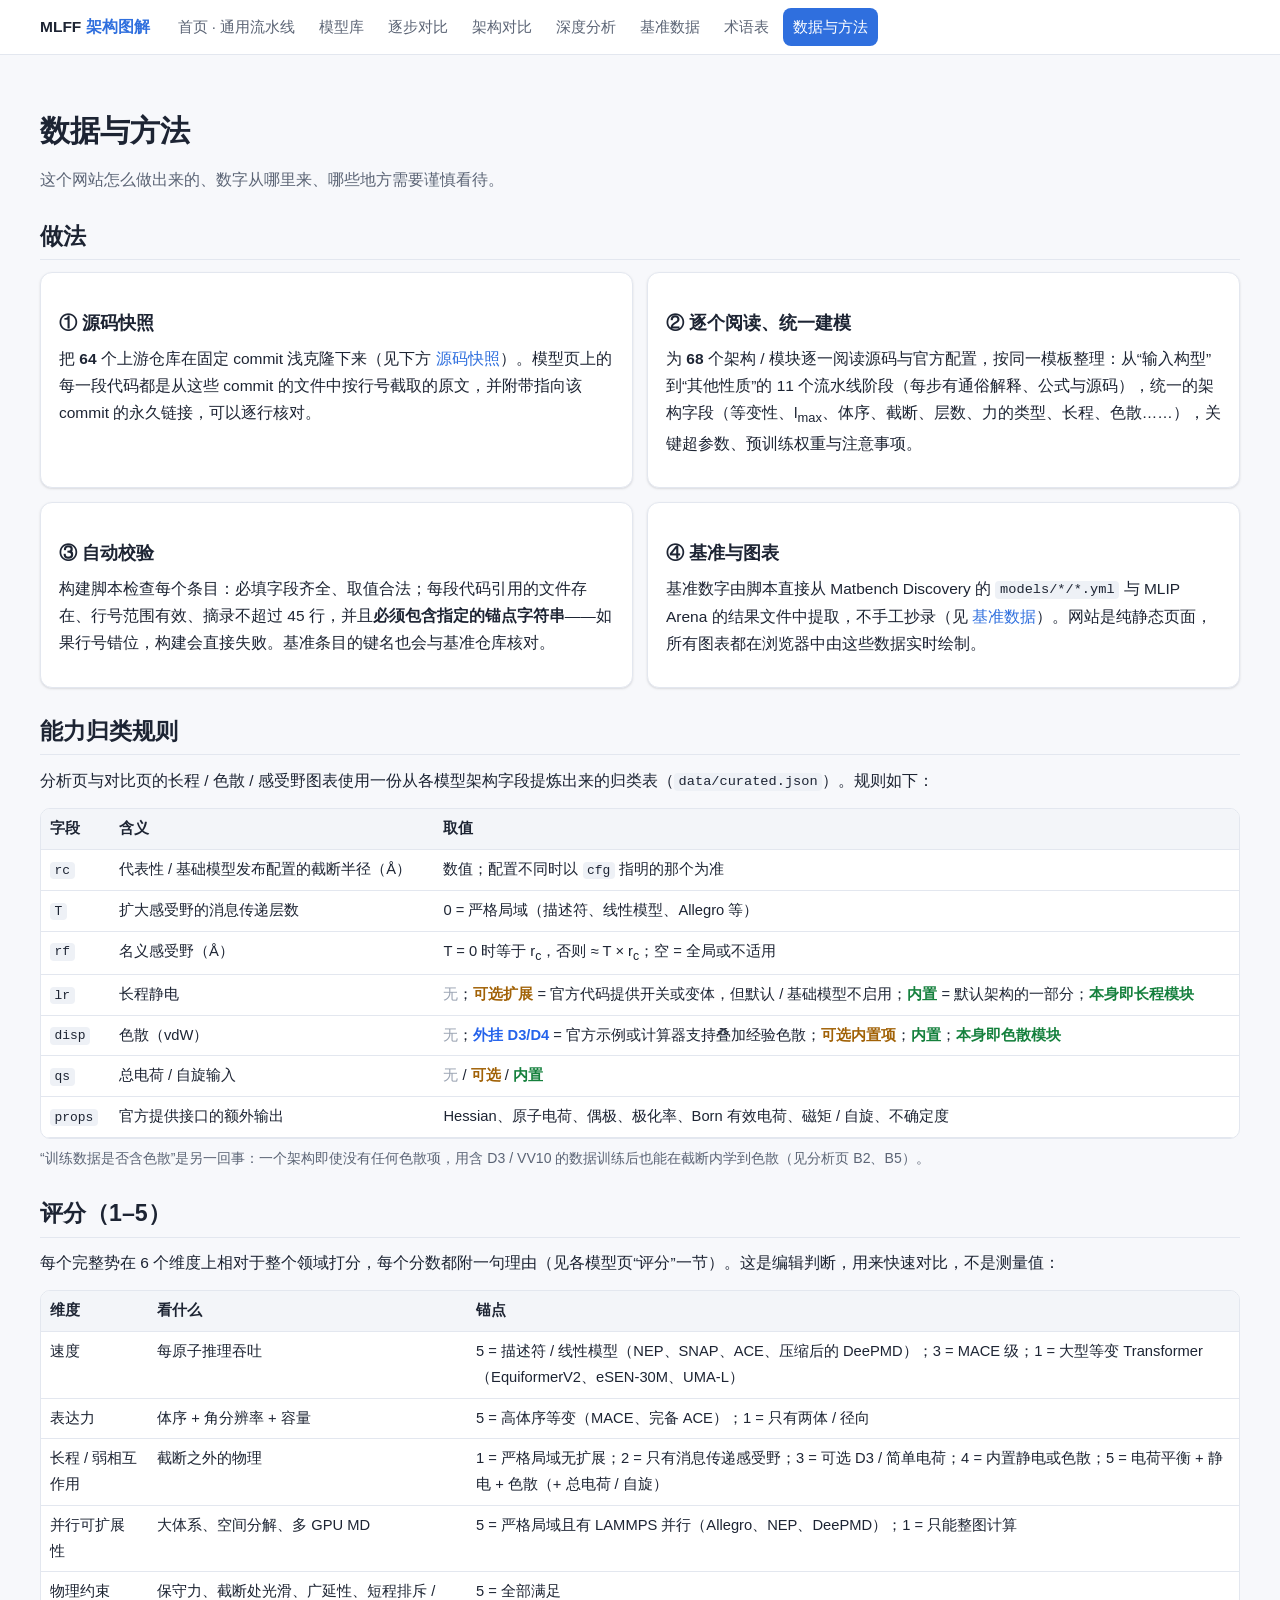
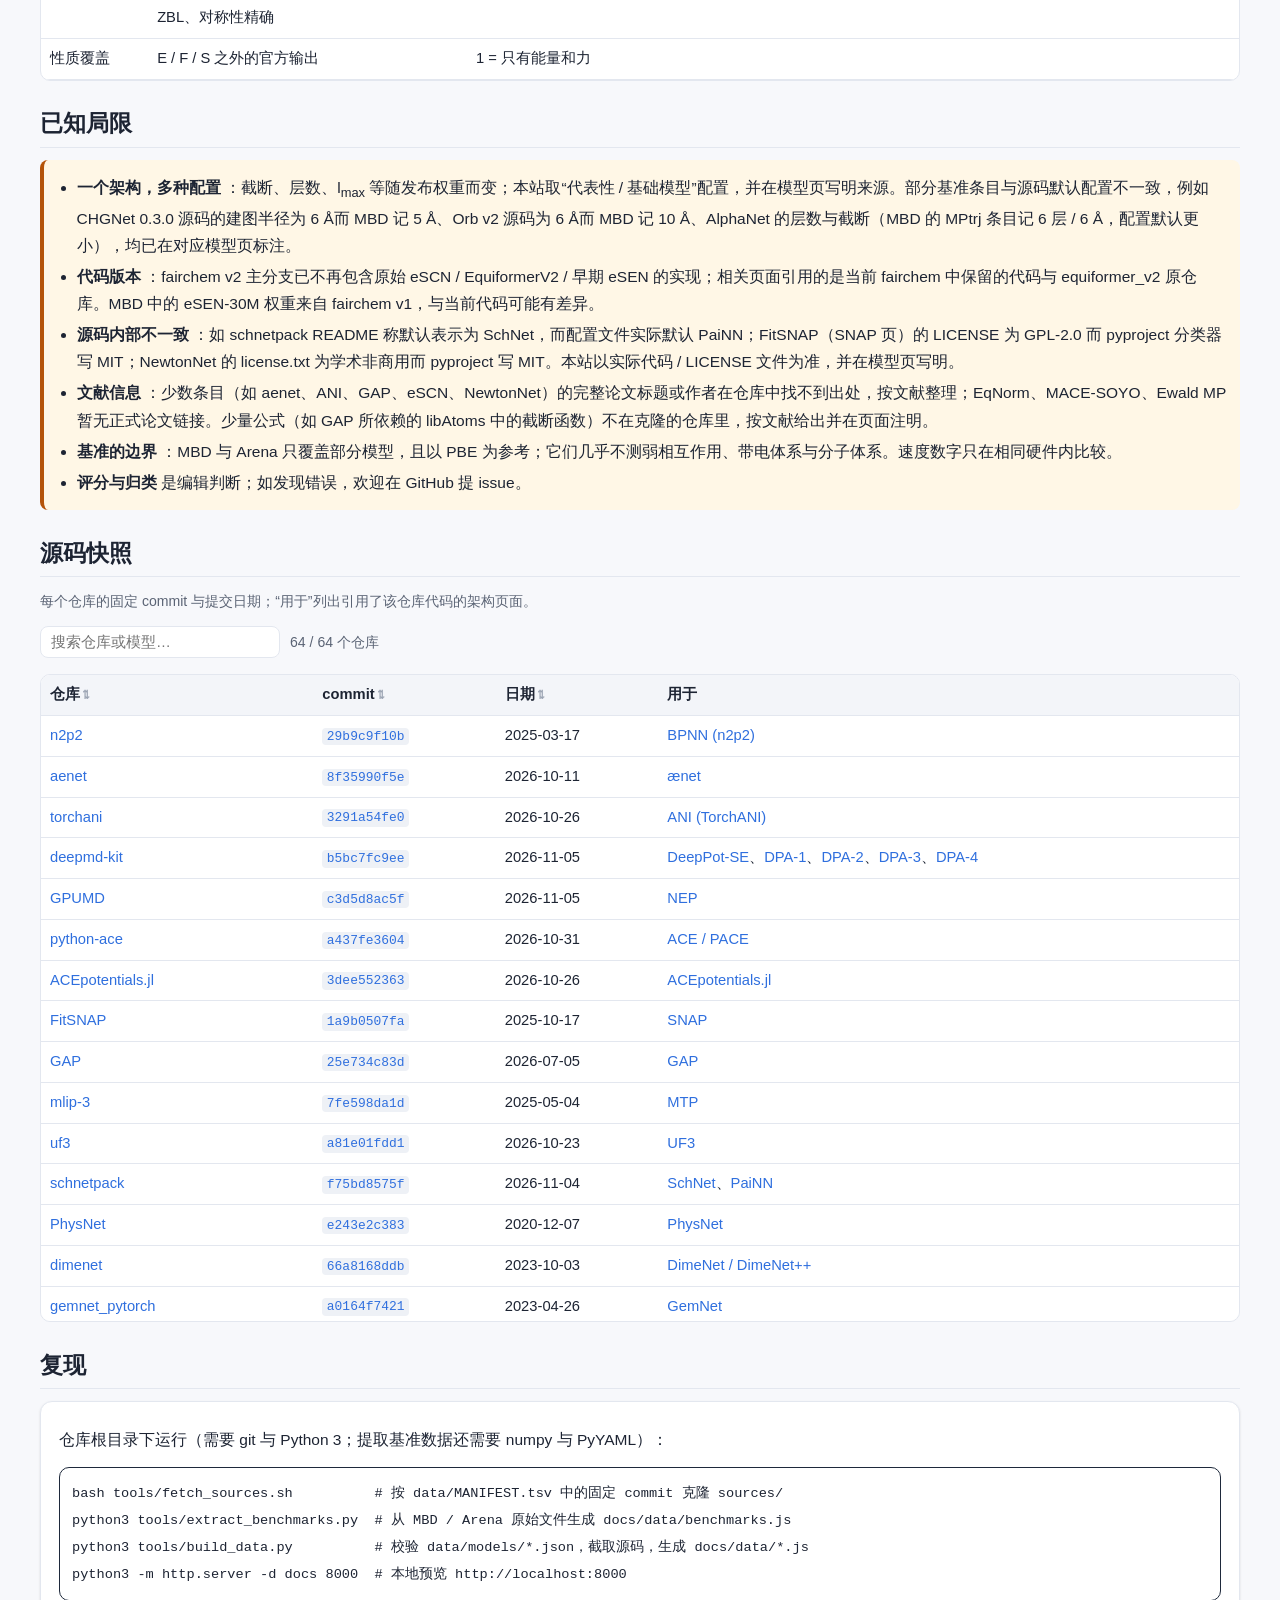
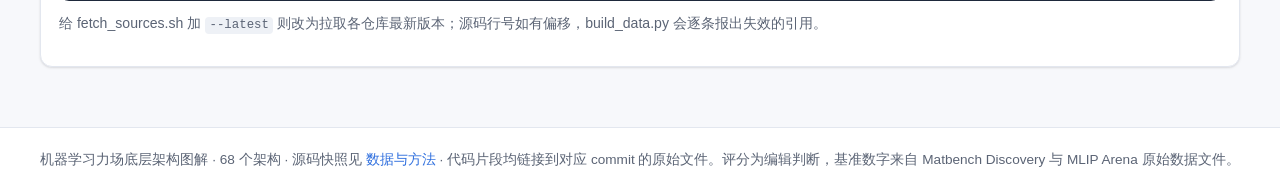
==== docs/about.html @ 2a709d41 "MLFF architecture atlas: 68 architectures, 64 pinned source snapshots, benchmark analysis" ====
<!DOCTYPE html>
<html lang="zh-CN">
<head>
<meta charset="utf-8">
<meta name="viewport" content="width=device-width, initial-scale=1">
<title>数据与方法 · MLFF 架构图解</title>
<link rel="stylesheet" href="assets/style.css">
<script src="data/index.js"></script>
<script src="data/benchmarks.js"></script>
<script src="assets/common.js"></script>
</head>
<body>
<main class="wrap">
<h1>数据与方法</h1>
<p class="muted">这个网站怎么做出来的、数字从哪里来、哪些地方需要谨慎看待。</p>

<h2 id="method">做法</h2>
<div class="grid g2">
  <div class="card"><h3>① 源码快照</h3><p>把 <b id="n-repos"></b> 个上游仓库在固定 commit 浅克隆下来（见下方 <a href="#manifest">源码快照</a>）。模型页上的每一段代码都是从这些 commit 的文件中按行号截取的原文，并附带指向该 commit 的永久链接，可以逐行核对。</p></div>
  <div class="card"><h3>② 逐个阅读、统一建模</h3><p>为 <b id="n-models"></b> 个架构 / 模块逐一阅读源码与官方配置，按同一模板整理：从“输入构型”到“其他性质”的 11 个流水线阶段（每步有通俗解释、公式与源码），统一的架构字段（等变性、l<sub>max</sub>、体序、截断、层数、力的类型、长程、色散……），关键超参数、预训练权重与注意事项。</p></div>
  <div class="card"><h3>③ 自动校验</h3><p>构建脚本检查每个条目：必填字段齐全、取值合法；每段代码引用的文件存在、行号范围有效、摘录不超过 45 行，并且<b>必须包含指定的锚点字符串</b>——如果行号错位，构建会直接失败。基准条目的键名也会与基准仓库核对。</p></div>
  <div class="card"><h3>④ 基准与图表</h3><p>基准数字由脚本直接从 Matbench Discovery 的 <code>models/*/*.yml</code> 与 MLIP Arena 的结果文件中提取，不手工抄录（见 <a href="bench.html">基准数据</a>）。网站是纯静态页面，所有图表都在浏览器中由这些数据实时绘制。</p></div>
</div>

<h2 id="curated">能力归类规则</h2>
<p>分析页与对比页的长程 / 色散 / 感受野图表使用一份从各模型架构字段提炼出来的归类表（<code>data/curated.json</code>）。规则如下：</p>
<div class="table-wrap free"><table>
  <thead><tr><th>字段</th><th>含义</th><th>取值</th></tr></thead>
  <tbody>
    <tr><td><code>rc</code></td><td>代表性 / 基础模型发布配置的截断半径（Å）</td><td>数值；配置不同时以 <code>cfg</code> 指明的那个为准</td></tr>
    <tr><td><code>T</code></td><td>扩大感受野的消息传递层数</td><td>0 = 严格局域（描述符、线性模型、Allegro 等）</td></tr>
    <tr><td><code>rf</code></td><td>名义感受野（Å）</td><td>T = 0 时等于 r<sub>c</sub>，否则 ≈ T × r<sub>c</sub>；空 = 全局或不适用</td></tr>
    <tr><td><code>lr</code></td><td>长程静电</td><td><span class="cell-none">无</span>；<span class="cell-optional">可选扩展</span> = 官方代码提供开关或变体，但默认 / 基础模型不启用；<span class="cell-builtin">内置</span> = 默认架构的一部分；<span class="cell-core">本身即长程模块</span></td></tr>
    <tr><td><code>disp</code></td><td>色散（vdW）</td><td><span class="cell-none">无</span>；<span class="cell-addon">外挂 D3/D4</span> = 官方示例或计算器支持叠加经验色散；<span class="cell-optional">可选内置项</span>；<span class="cell-builtin">内置</span>；<span class="cell-core">本身即色散模块</span></td></tr>
    <tr><td><code>qs</code></td><td>总电荷 / 自旋输入</td><td><span class="cell-none">无</span> / <span class="cell-optional">可选</span> / <span class="cell-builtin">内置</span></td></tr>
    <tr><td><code>props</code></td><td>官方提供接口的额外输出</td><td>Hessian、原子电荷、偶极、极化率、Born 有效电荷、磁矩 / 自旋、不确定度</td></tr>
  </tbody></table></div>
<p class="small muted">“训练数据是否含色散”是另一回事：一个架构即使没有任何色散项，用含 D3 / VV10 的数据训练后也能在截断内学到色散（见分析页 B2、B5）。</p>

<h2 id="scores">评分（1–5）</h2>
<p>每个完整势在 6 个维度上相对于整个领域打分，每个分数都附一句理由（见各模型页“评分”一节）。这是编辑判断，用来快速对比，不是测量值：</p>
<div class="table-wrap free"><table>
  <thead><tr><th>维度</th><th>看什么</th><th>锚点</th></tr></thead>
  <tbody>
    <tr><td>速度</td><td>每原子推理吞吐</td><td>5 = 描述符 / 线性模型（NEP、SNAP、ACE、压缩后的 DeePMD）；3 = MACE 级；1 = 大型等变 Transformer（EquiformerV2、eSEN-30M、UMA-L）</td></tr>
    <tr><td>表达力</td><td>体序 + 角分辨率 + 容量</td><td>5 = 高体序等变（MACE、完备 ACE）；1 = 只有两体 / 径向</td></tr>
    <tr><td>长程 / 弱相互作用</td><td>截断之外的物理</td><td>1 = 严格局域无扩展；2 = 只有消息传递感受野；3 = 可选 D3 / 简单电荷；4 = 内置静电或色散；5 = 电荷平衡 + 静电 + 色散（+ 总电荷 / 自旋）</td></tr>
    <tr><td>并行可扩展性</td><td>大体系、空间分解、多 GPU MD</td><td>5 = 严格局域且有 LAMMPS 并行（Allegro、NEP、DeePMD）；1 = 只能整图计算</td></tr>
    <tr><td>物理约束</td><td>保守力、截断处光滑、广延性、短程排斥 / ZBL、对称性精确</td><td>5 = 全部满足</td></tr>
    <tr><td>性质覆盖</td><td>E / F / S 之外的官方输出</td><td>1 = 只有能量和力</td></tr>
  </tbody></table></div>

<h2 id="caveats">已知局限</h2>
<div class="callout warn"><ul class="notes">
  <li><b>一个架构，多种配置</b>：截断、层数、l<sub>max</sub> 等随发布权重而变；本站取“代表性 / 基础模型”配置，并在模型页写明来源。部分基准条目与源码默认配置不一致，例如 CHGNet 0.3.0 源码的建图半径为 6 Å而 MBD 记 5 Å、Orb v2 源码为 6 Å而 MBD 记 10 Å、AlphaNet 的层数与截断（MBD 的 MPtrj 条目记 6 层 / 6 Å，配置默认更小），均已在对应模型页标注。</li>
  <li><b>代码版本</b>：fairchem v2 主分支已不再包含原始 eSCN / EquiformerV2 / 早期 eSEN 的实现；相关页面引用的是当前 fairchem 中保留的代码与 equiformer_v2 原仓库。MBD 中的 eSEN-30M 权重来自 fairchem v1，与当前代码可能有差异。</li>
  <li><b>源码内部不一致</b>：如 schnetpack README 称默认表示为 SchNet，而配置文件实际默认 PaiNN；FitSNAP（SNAP 页）的 LICENSE 为 GPL-2.0 而 pyproject 分类器写 MIT；NewtonNet 的 license.txt 为学术非商用而 pyproject 写 MIT。本站以实际代码 / LICENSE 文件为准，并在模型页写明。</li>
  <li><b>文献信息</b>：少数条目（如 aenet、ANI、GAP、eSCN、NewtonNet）的完整论文标题或作者在仓库中找不到出处，按文献整理；EqNorm、MACE-SOYO、Ewald MP 暂无正式论文链接。少量公式（如 GAP 所依赖的 libAtoms 中的截断函数）不在克隆的仓库里，按文献给出并在页面注明。</li>
  <li><b>基准的边界</b>：MBD 与 Arena 只覆盖部分模型，且以 PBE 为参考；它们几乎不测弱相互作用、带电体系与分子体系。速度数字只在相同硬件内比较。</li>
  <li><b>评分与归类</b>是编辑判断；如发现错误，欢迎在 GitHub 提 issue。</li>
</ul></div>

<h2 id="manifest">源码快照</h2>
<p class="small muted">每个仓库的固定 commit 与提交日期；“用于”列出引用了该仓库代码的架构页面。</p>
<div class="filters"><input type="search" id="q" placeholder="搜索仓库或模型…"><span class="muted small" id="count"></span></div>
<div class="table-wrap"><table id="tbl-manifest"></table></div>

<h2 id="reproduce">复现</h2>
<div class="card"><p>仓库根目录下运行（需要 git 与 Python 3；提取基准数据还需要 numpy 与 PyYAML）：</p>
<pre class="codebox" style="padding:12px;white-space:pre-wrap"><code>bash tools/fetch_sources.sh          # 按 data/MANIFEST.tsv 中的固定 commit 克隆 sources/
python3 tools/extract_benchmarks.py  # 从 MBD / Arena 原始文件生成 docs/data/benchmarks.js
python3 tools/build_data.py          # 校验 data/models/*.json，截取源码，生成 docs/data/*.js
python3 -m http.server -d docs 8000  # 本地预览 http://localhost:8000</code></pre>
<p class="small muted">给 fetch_sources.sh 加 <code>--latest</code> 则改为拉取各仓库最新版本；源码行号如有偏移，build_data.py 会逐条报出失效的引用。</p></div>
</main>
<script>
mountChrome("about.html");
const D = window.MLFF;
const repoUsers = {};
D.models.forEach((m) => (m.repos || []).forEach((r) => (repoUsers[r] = repoUsers[r] || []).push(m)));
const rows = Object.entries(D.manifest).map(([name, s]) => ({ name, ...s, users: repoUsers[name] || [] }));
document.getElementById("n-repos").textContent = rows.length;
document.getElementById("n-models").textContent = D.models.length;
const treeUrl = (s) => (s.url.includes("gitlab.com") ? `${s.url}/-/tree/${s.commit}` : `${s.url}/tree/${s.commit}`);
const tbl = document.getElementById("tbl-manifest");
function render() {
  const q = document.getElementById("q").value.trim().toLowerCase();
  const rs = rows.filter((r) => !q || [r.name, r.url, ...r.users.map((m) => m.name)].join(" ").toLowerCase().includes(q));
  tbl.innerHTML = `<thead><tr><th class="sortable">仓库</th><th class="sortable">commit</th><th class="sortable">日期</th><th>用于</th></tr></thead><tbody>${
    rs.map((r) => `<tr><td><a href="${esc(r.url)}" target="_blank" rel="noopener">${esc(r.name)}</a></td>
      <td data-v="${esc(r.commit)}"><a href="${esc(treeUrl(r))}" target="_blank" rel="noopener"><code>${esc(r.commit.slice(0, 10))}</code></a></td>
      <td>${esc(r.date)}</td><td>${r.users.map((m) => `<a href="${modelLink(m)}">${esc(m.name)}</a>`).join("、") || '<span class="muted">基准 / 参考</span>'}</td></tr>`).join("")}</tbody>`;
  makeSortable(tbl);
  document.getElementById("count").textContent = `${rs.length} / ${rows.length} 个仓库`;
}
document.getElementById("q").addEventListener("input", render);
render();
</script>
</body>
</html>
---- docs/assets/style.css ----
:root {
  --bg: #f7f8fb;
  --card: #ffffff;
  --ink: #1d2433;
  --muted: #5b6475;
  --line: #e3e7ef;
  --accent: #2f6fde;
  --accent-soft: #e8f0fe;
  --warn: #b45309;
  --warn-soft: #fff7e6;
  --ok: #15803d;
  --bad: #b91c1c;
  --code-bg: #0f172a;
  --radius: 12px;
  --shadow: 0 1px 2px rgba(16, 24, 40, .06), 0 1px 3px rgba(16, 24, 40, .08);
  --f-descriptor-nn: #8b5cf6;
  --f-linear-kernel: #0ea5e9;
  --f-invariant-mpnn: #10b981;
  --f-cartesian-equivariant: #f59e0b;
  --f-spherical-equivariant: #ef4444;
  --f-unconstrained: #64748b;
  --f-long-range-module: #ec4899;
  --f-infrastructure: #334155;
}

* { box-sizing: border-box; }
html { scroll-behavior: smooth; }
body {
  margin: 0;
  font-family: -apple-system, BlinkMacSystemFont, "Segoe UI", "PingFang SC", "Hiragino Sans GB",
    "Microsoft YaHei", "Noto Sans SC", "Noto Sans CJK SC", sans-serif;
  color: var(--ink);
  background: var(--bg);
  line-height: 1.75;
  font-size: 15.5px;
}
a { color: var(--accent); text-decoration: none; }
a:hover { text-decoration: underline; }
h1, h2, h3, h4 { line-height: 1.35; margin: 1.2em 0 .5em; }
h1 { font-size: 1.9rem; }
h2 { font-size: 1.45rem; padding-bottom: .3em; border-bottom: 1px solid var(--line); }
h3 { font-size: 1.15rem; }
p { margin: .5em 0 .9em; }
code, kbd { font-family: "JetBrains Mono", "SFMono-Regular", Consolas, "Liberation Mono", monospace; font-size: .88em; }
:not(pre) > code { background: #eef1f6; padding: .1em .35em; border-radius: 4px; }
small, .muted { color: var(--muted); }
hr { border: 0; border-top: 1px solid var(--line); margin: 2rem 0; }

/* ---------- top bar ---------- */
.topbar {
  position: sticky; top: 0; z-index: 50;
  background: rgba(255, 255, 255, .92); backdrop-filter: saturate(1.5) blur(8px);
  border-bottom: 1px solid var(--line);
}
.topbar .inner { max-width: 1240px; margin: 0 auto; display: flex; align-items: center; gap: 18px; padding: 8px 20px; flex-wrap: wrap; }
.brand { font-weight: 700; color: var(--ink); white-space: nowrap; }
.brand span { color: var(--accent); }
.nav { display: flex; gap: 4px; flex-wrap: wrap; }
.nav a { color: var(--muted); padding: 6px 10px; border-radius: 8px; font-size: .93rem; }
.nav a:hover { background: var(--accent-soft); color: var(--accent); text-decoration: none; }
.nav a.active { background: var(--accent); color: #fff; }

.wrap { max-width: 1240px; margin: 0 auto; padding: 18px 20px 60px; }
.narrow { max-width: 920px; }

/* ---------- hero ---------- */
.hero { background: linear-gradient(135deg, #1e3a8a 0%, #2f6fde 55%, #0ea5e9 100%); color: #fff; }
.hero .inner { max-width: 1240px; margin: 0 auto; padding: 46px 20px 40px; }
.hero h1 { margin: 0 0 .4em; font-size: 2.1rem; }
.hero p { max-width: 900px; opacity: .95; font-size: 1.05rem; }
.hero .stats { display: flex; gap: 14px; flex-wrap: wrap; margin-top: 18px; }
.hero .stat { background: rgba(255, 255, 255, .14); border: 1px solid rgba(255, 255, 255, .25); border-radius: 10px; padding: 8px 14px; }
.hero .stat b { font-size: 1.35rem; display: block; line-height: 1.2; }
.hero a.btn { background: #fff; color: #1e3a8a; }

.btn { display: inline-block; padding: 8px 16px; border-radius: 9px; background: var(--accent); color: #fff; font-weight: 600; border: 0; cursor: pointer; font-size: .95rem; }
.btn:hover { text-decoration: none; filter: brightness(1.06); }
.btn.ghost { background: transparent; color: var(--accent); border: 1px solid var(--accent); }
.btns { display: flex; gap: 10px; flex-wrap: wrap; margin-top: 18px; }

/* ---------- cards / grid ---------- */
.card { background: var(--card); border: 1px solid var(--line); border-radius: var(--radius); box-shadow: var(--shadow); padding: 16px 18px; }
.grid { display: grid; gap: 14px; }
.g2 { grid-template-columns: repeat(auto-fill, minmax(420px, 1fr)); }
.g3 { grid-template-columns: repeat(auto-fill, minmax(300px, 1fr)); }
.g4 { grid-template-columns: repeat(auto-fill, minmax(230px, 1fr)); }
@media (max-width: 520px) { .g2, .g3 { grid-template-columns: 1fr; } }

.callout { border-left: 4px solid var(--accent); background: var(--accent-soft); padding: 10px 14px; border-radius: 8px; margin: 12px 0; }
.callout.warn { border-color: var(--warn); background: var(--warn-soft); }
.callout.ok { border-color: var(--ok); background: #ecfdf3; }
.callout b:first-child { margin-right: .3em; }

/* ---------- badges ---------- */
.badge { display: inline-block; font-size: .78rem; line-height: 1.5; padding: 1px 8px; border-radius: 999px; border: 1px solid var(--line); background: #f1f4f9; color: var(--muted); white-space: nowrap; }
.badge.fam { color: #fff; border: 0; }
.badge.cons { background: #ecfdf3; color: var(--ok); border-color: #bbf7d0; }
.badge.direct { background: #fef2f2; color: var(--bad); border-color: #fecaca; }
.badge.both { background: #fff7e6; color: var(--warn); border-color: #fde68a; }
.badge.local { background: #eef2ff; color: #4338ca; border-color: #c7d2fe; }
.badge.lr { background: #fdf2f8; color: #be185d; border-color: #fbcfe8; }
.tags { display: flex; gap: 6px; flex-wrap: wrap; margin: 6px 0; }

/* ---------- pipeline ---------- */
.pipeline { display: flex; flex-wrap: wrap; gap: 6px; align-items: center; margin: 14px 0; }
.pipeline .node { padding: 6px 12px; border-radius: 999px; background: #fff; border: 1px solid var(--line); font-size: .9rem; color: var(--ink); }
.pipeline .node.on { background: var(--accent); color: #fff; border-color: var(--accent); }
.pipeline .node.off { opacity: .45; }
.pipeline .arrow { color: var(--muted); }
.pipeline a.node:hover { text-decoration: none; border-color: var(--accent); }

.stage-card { position: relative; padding-left: 64px; }
.stage-card .num { position: absolute; left: 16px; top: 16px; width: 34px; height: 34px; border-radius: 50%; background: var(--accent); color: #fff; display: flex; align-items: center; justify-content: center; font-weight: 700; }
.stage-card h3 { margin-top: 0; }
.analogy { background: #fffbea; border: 1px dashed #f5d76e; border-radius: 8px; padding: 8px 12px; margin: 8px 0; font-size: .95rem; }
.analogy::before { content: "通俗比喻："; font-weight: 700; color: #a16207; }

.math { overflow-x: auto; overflow-y: hidden; padding: 6px 0; }
.katex-display { margin: .4em 0 !important; }

/* ---------- model page ---------- */
.model-head h1 { margin: .2em 0; }
.model-head .full { color: var(--muted); font-size: 1.02rem; }
.kv { display: grid; grid-template-columns: 120px 1fr; gap: 4px 12px; font-size: .94rem; }
.kv dt { color: var(--muted); }
.kv dd { margin: 0; }
.step { margin: 16px 0; }
.step .stage-tag { display: inline-block; font-size: .78rem; background: var(--accent-soft); color: var(--accent); padding: 1px 8px; border-radius: 999px; margin-right: 8px; }
.step h3 { margin: .2em 0 .4em; }
.codebox { margin: 10px 0; border: 1px solid #1e293b; border-radius: 10px; overflow: hidden; }
.codebox .bar { display: flex; justify-content: space-between; align-items: center; gap: 10px; background: #1e293b; color: #cbd5e1; font-size: .8rem; padding: 6px 12px; flex-wrap: wrap; }
.codebox .bar a { color: #93c5fd; }
.codebox .cap { background: #f1f5f9; color: #334155; font-size: .85rem; padding: 6px 12px; border-bottom: 1px solid var(--line); }
.codebox pre { margin: 0; max-height: 460px; overflow: auto; background: var(--code-bg); }
.codebox pre code.hljs { padding: 12px 14px; font-size: .82rem; line-height: 1.55; }
details.code > summary { cursor: pointer; color: var(--accent); font-size: .9rem; margin: 6px 0; }

table { border-collapse: collapse; width: 100%; font-size: .92rem; }
th, td { border-bottom: 1px solid var(--line); padding: 7px 9px; text-align: left; vertical-align: top; }
th { background: #f3f5f9; font-weight: 600; position: sticky; top: 0; z-index: 1; }
tr:hover td { background: #fafbfe; }
.table-wrap { overflow: auto; max-height: 72vh; border: 1px solid var(--line); border-radius: 10px; background: #fff; }
.table-wrap.free { max-height: none; }
td.num, th.num { text-align: right; font-variant-numeric: tabular-nums; white-space: nowrap; }
th.sortable { cursor: pointer; user-select: none; }
th.sortable::after { content: " ⇅"; color: #9aa3b2; font-size: .8em; }
td .bar-cell { height: 8px; border-radius: 4px; background: var(--accent); opacity: .65; }
.hl { background: #fff7d6 !important; }

ul.notes { padding-left: 1.2em; margin: .3em 0; }
ul.notes li { margin: .25em 0; }

.score-row { display: grid; grid-template-columns: 110px 120px 1fr; gap: 10px; align-items: start; padding: 6px 0; border-bottom: 1px dashed var(--line); font-size: .93rem; }
.dots { letter-spacing: 2px; color: var(--accent); white-space: nowrap; }
.dots .off { color: #d5dbe6; }

/* ---------- filters ---------- */
.filters { display: flex; flex-wrap: wrap; gap: 10px; align-items: center; margin: 12px 0 16px; }
.filters input[type=search], .filters select { padding: 7px 10px; border: 1px solid var(--line); border-radius: 8px; font-size: .93rem; background: #fff; }
.filters input[type=search] { min-width: 240px; }
.chip { padding: 4px 10px; border: 1px solid var(--line); border-radius: 999px; background: #fff; cursor: pointer; font-size: .85rem; color: var(--muted); }
.chip.on { background: var(--ink); color: #fff; border-color: var(--ink); }

.model-card { display: flex; flex-direction: column; gap: 4px; }
.model-card h3 { margin: 0; font-size: 1.08rem; }
.model-card .one { font-size: .92rem; color: #374151; flex: 1; }
.model-card .meta { font-size: .8rem; color: var(--muted); }
.model-card:hover { border-color: var(--accent); }

.chart-box { position: relative; height: 380px; }
.chart-box.tall { height: 520px; }
.chart-box.short { height: 300px; }

.toc { position: sticky; top: 62px; font-size: .9rem; }
.toc a { display: block; padding: 3px 0; color: var(--muted); }
.toc a:hover { color: var(--accent); }
.layout { display: grid; grid-template-columns: 220px 1fr; gap: 26px; }
@media (max-width: 980px) { .layout { grid-template-columns: 1fr; } .toc { position: static; } }

.legend { display: flex; gap: 10px; flex-wrap: wrap; font-size: .85rem; color: var(--muted); }
.legend i { display: inline-block; width: 11px; height: 11px; border-radius: 3px; margin-right: 4px; vertical-align: -1px; }

.matrix td.c { text-align: center; }
.cell-none { color: #9aa3b2; }
.cell-optional { color: #a16207; font-weight: 600; }
.cell-addon { color: #2563eb; font-weight: 600; }
.cell-builtin, .cell-core { color: var(--ok); font-weight: 700; }

.footer { border-top: 1px solid var(--line); color: var(--muted); font-size: .85rem; padding: 20px; text-align: center; background: #fff; }
.pill-select { display: flex; gap: 6px; flex-wrap: wrap; }
.loading { color: var(--muted); padding: 30px; text-align: center; }
.kpi { font-size: 1.6rem; font-weight: 700; }
.timeline { position: relative; }
.year-row { display: grid; grid-template-columns: 64px 1fr; gap: 10px; padding: 6px 0; border-bottom: 1px dashed var(--line); align-items: start; }
.year-row .y { font-weight: 700; color: var(--accent); }
.year-row .items { display: flex; gap: 6px; flex-wrap: wrap; }
.year-row .items a { font-size: .85rem; padding: 2px 9px; border-radius: 999px; color: #fff; }
.year-row .items a:hover { text-decoration: none; filter: brightness(1.1); }
.formula-card { text-align: center; }
.small { font-size: .88rem; }
.right { text-align: right; }
.nowrap { white-space: nowrap; }
.flex { display: flex; gap: 12px; align-items: center; flex-wrap: wrap; }
.spacer { flex: 1; }
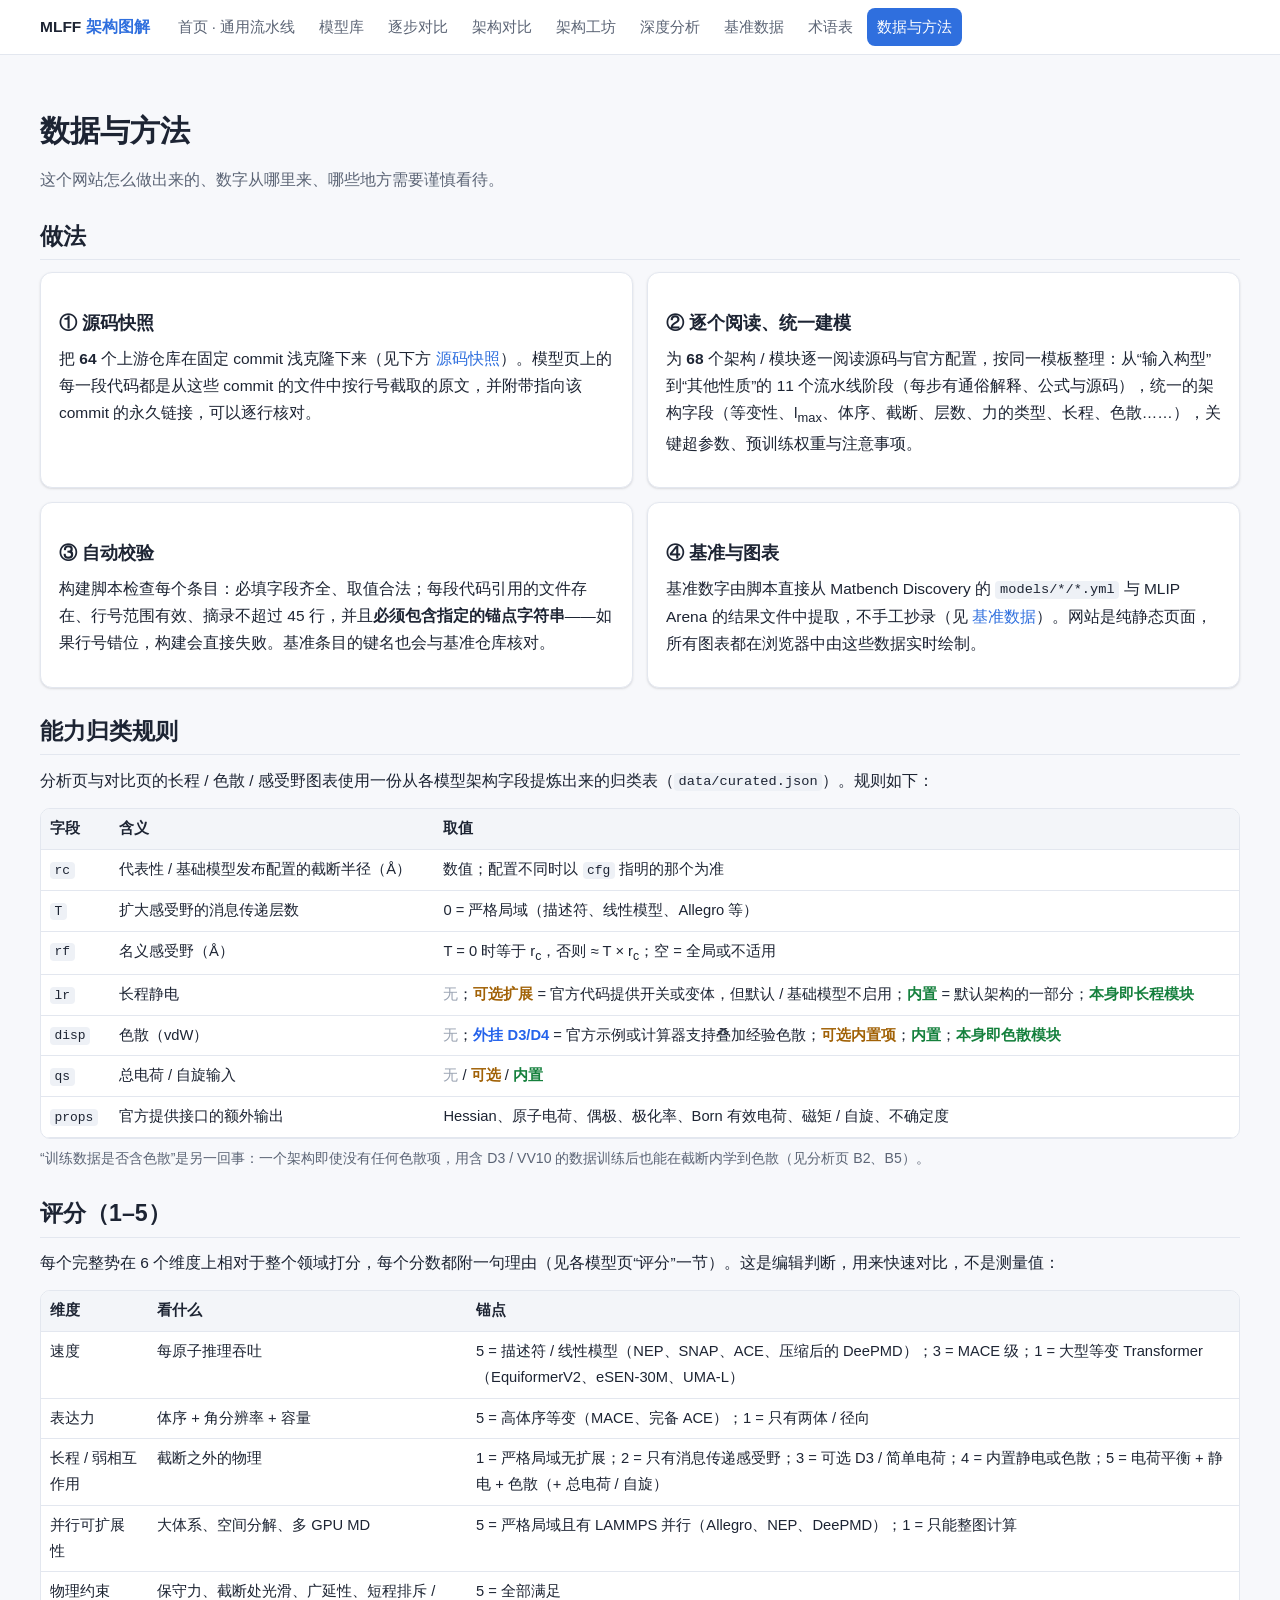
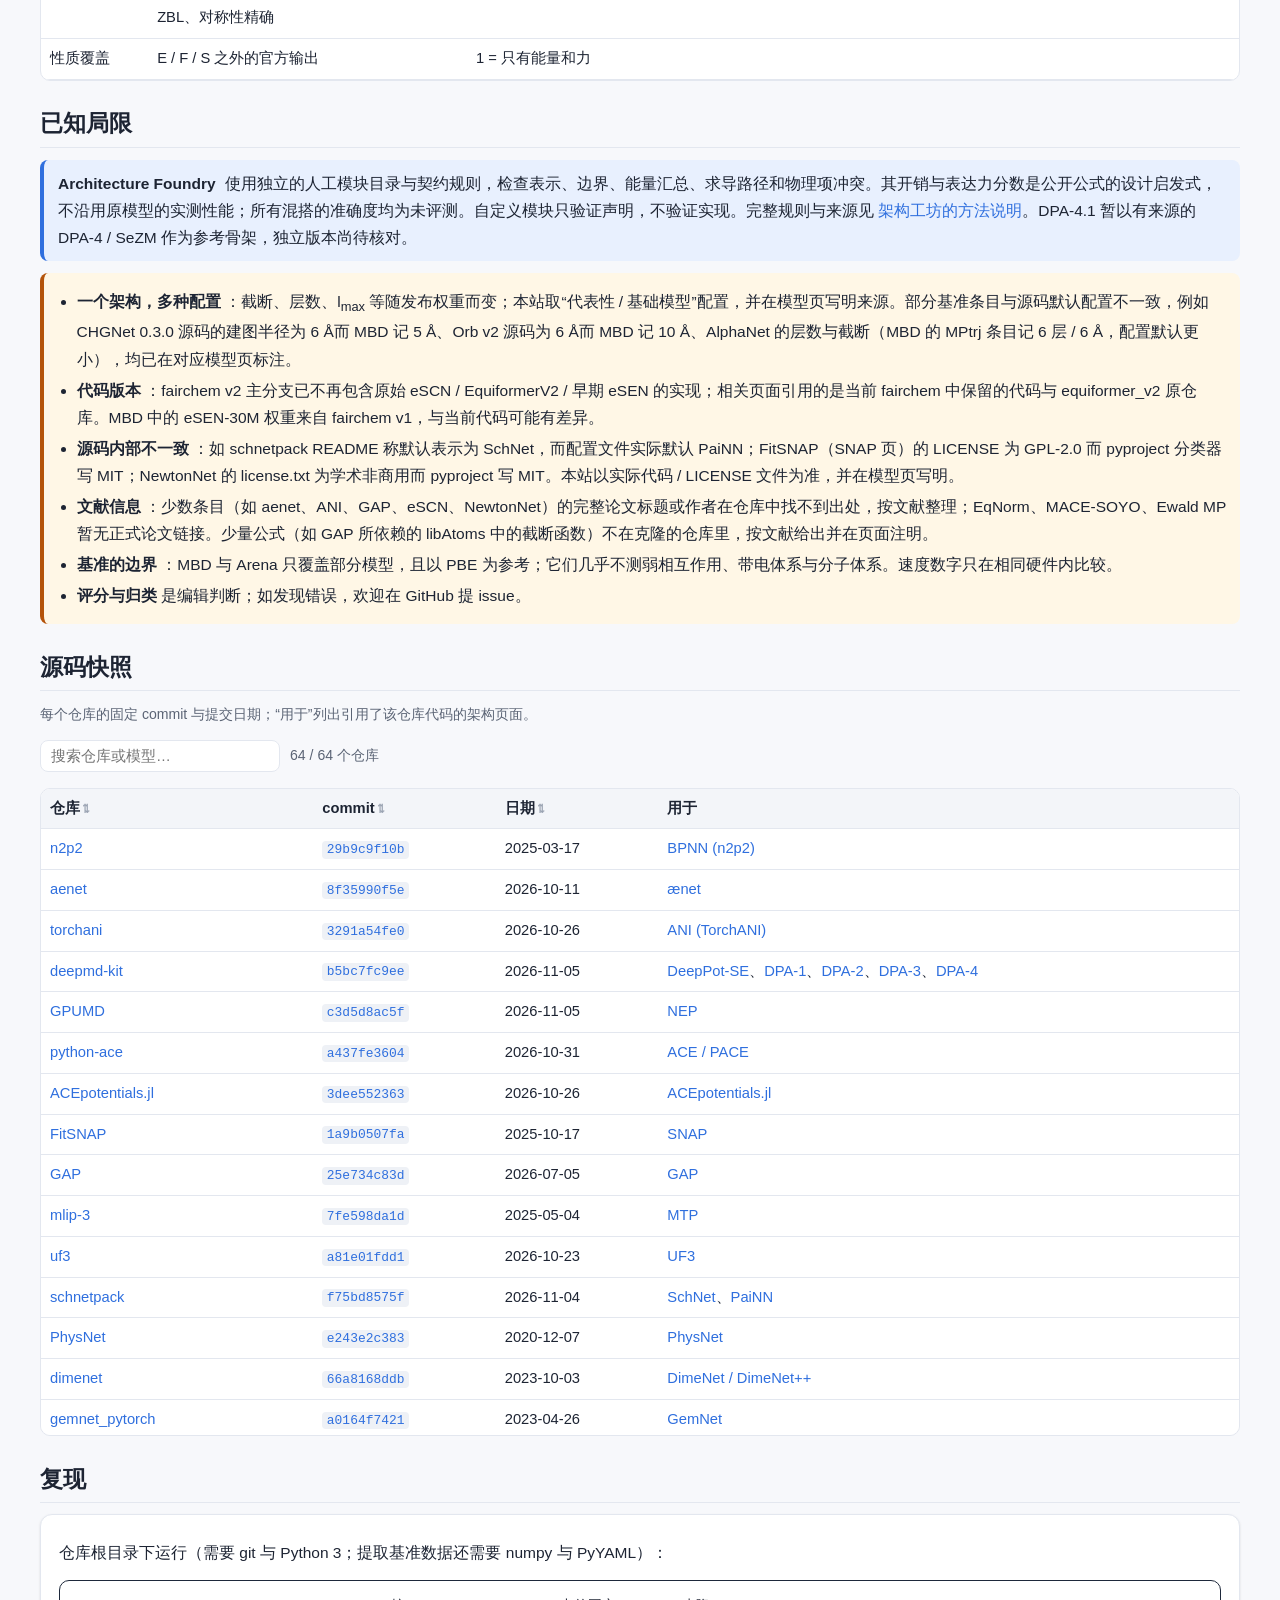
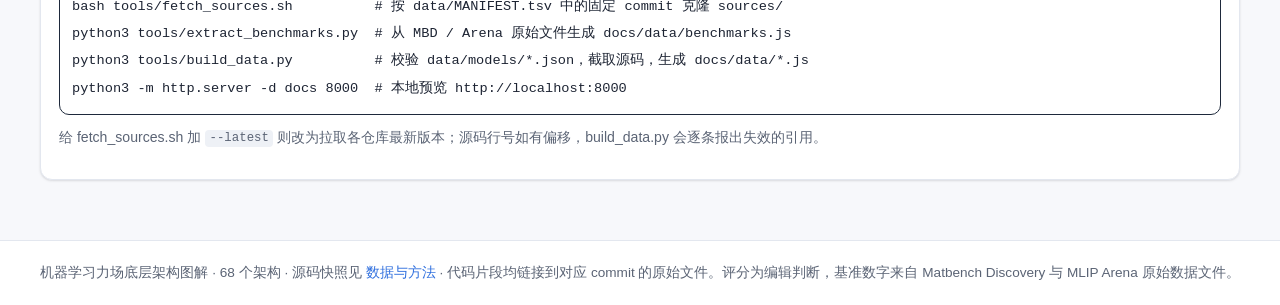
==== commit 2477f29d: "Add Architecture Foundry to the MLFF atlas Co-authored-by: Copilot <223556219+Copilot@users.noreply." ====
--- a/docs/about.html
+++ b/docs/about.html
@@ -51,6 +51,7 @@
   </tbody></table></div>
 
 <h2 id="caveats">已知局限</h2>
+<div class="callout"><b>Architecture Foundry</b> 使用独立的人工模块目录与契约规则，检查表示、边界、能量汇总、求导路径和物理项冲突。其开销与表达力分数是公开公式的设计启发式，不沿用原模型的实测性能；所有混搭的准确度均为未评测。自定义模块只验证声明，不验证实现。完整规则与来源见 <a href="foundry.html#method">架构工坊的方法说明</a>。DPA-4.1 暂以有来源的 DPA-4 / SeZM 作为参考骨架，独立版本尚待核对。</div>
 <div class="callout warn"><ul class="notes">
   <li><b>一个架构，多种配置</b>：截断、层数、l<sub>max</sub> 等随发布权重而变；本站取“代表性 / 基础模型”配置，并在模型页写明来源。部分基准条目与源码默认配置不一致，例如 CHGNet 0.3.0 源码的建图半径为 6 Å而 MBD 记 5 Å、Orb v2 源码为 6 Å而 MBD 记 10 Å、AlphaNet 的层数与截断（MBD 的 MPtrj 条目记 6 层 / 6 Å，配置默认更小），均已在对应模型页标注。</li>
   <li><b>代码版本</b>：fairchem v2 主分支已不再包含原始 eSCN / EquiformerV2 / 早期 eSEN 的实现；相关页面引用的是当前 fairchem 中保留的代码与 equiformer_v2 原仓库。MBD 中的 eSEN-30M 权重来自 fairchem v1，与当前代码可能有差异。</li>
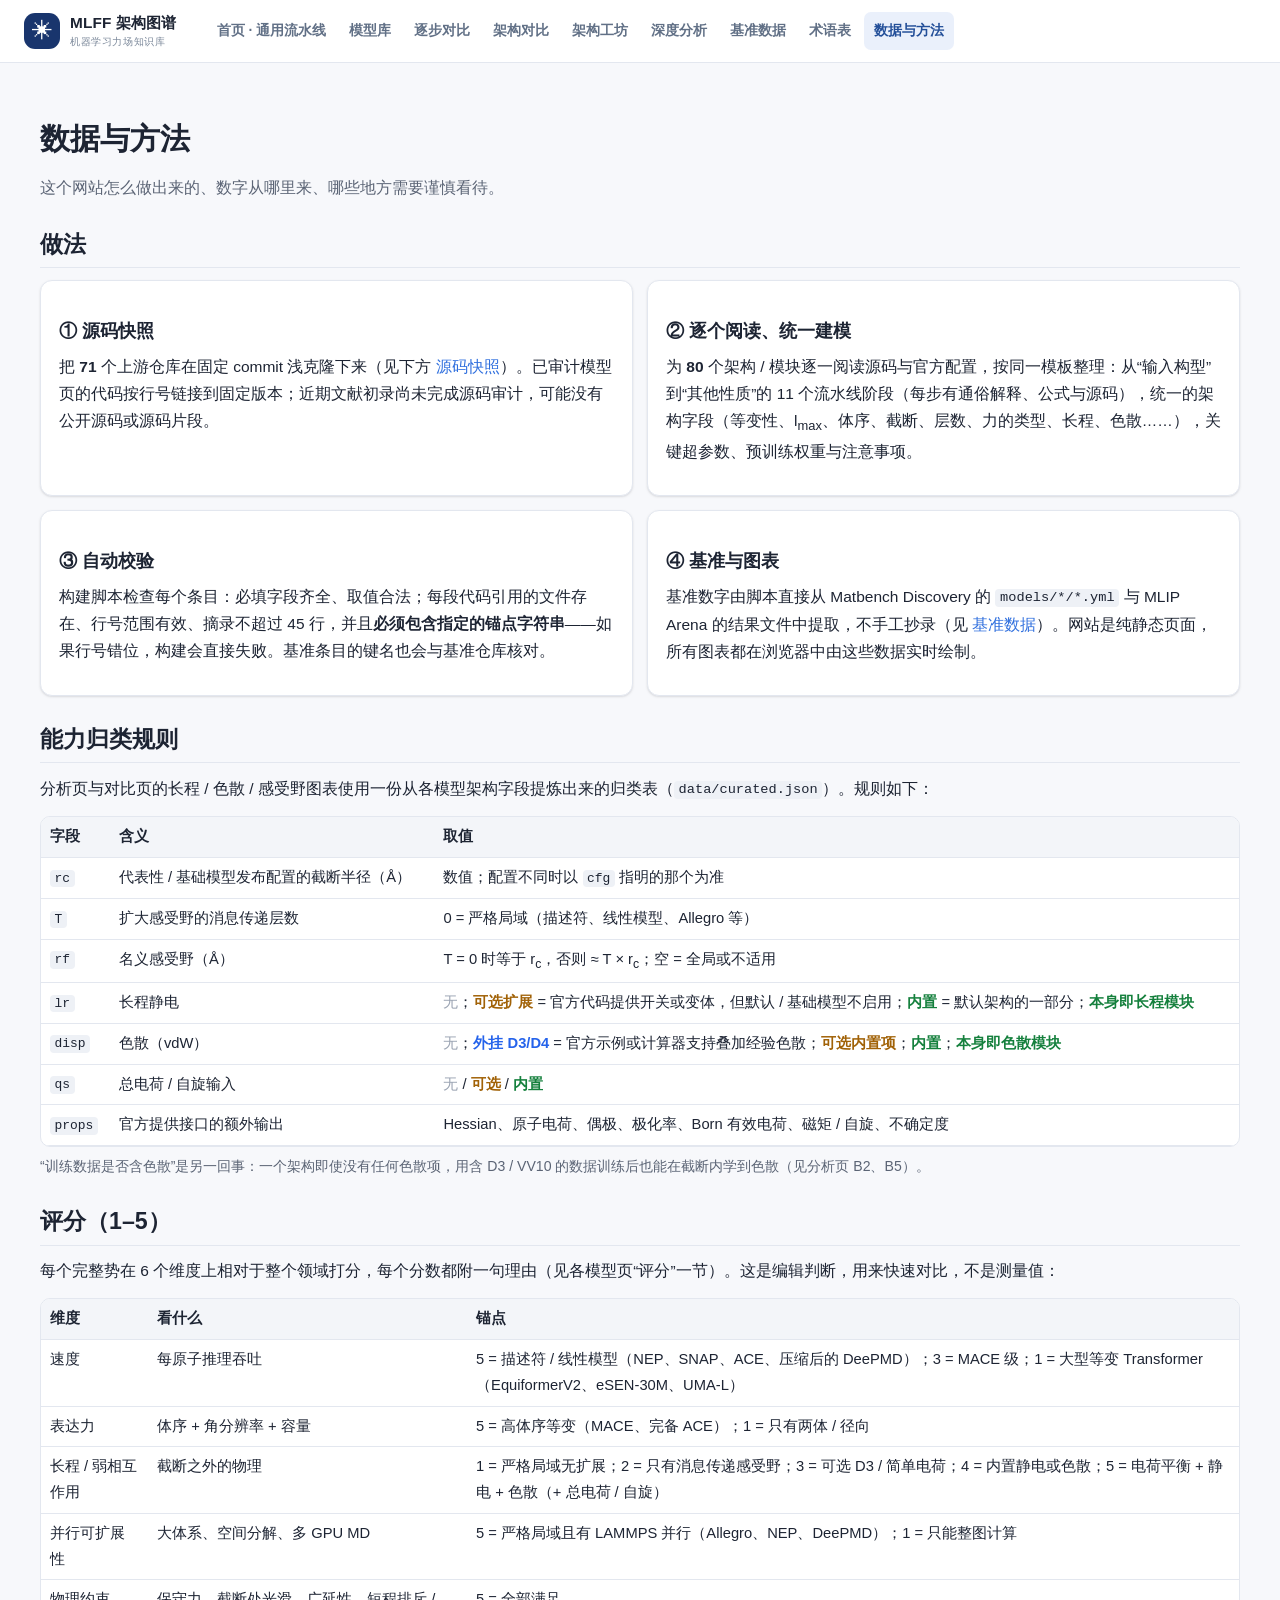
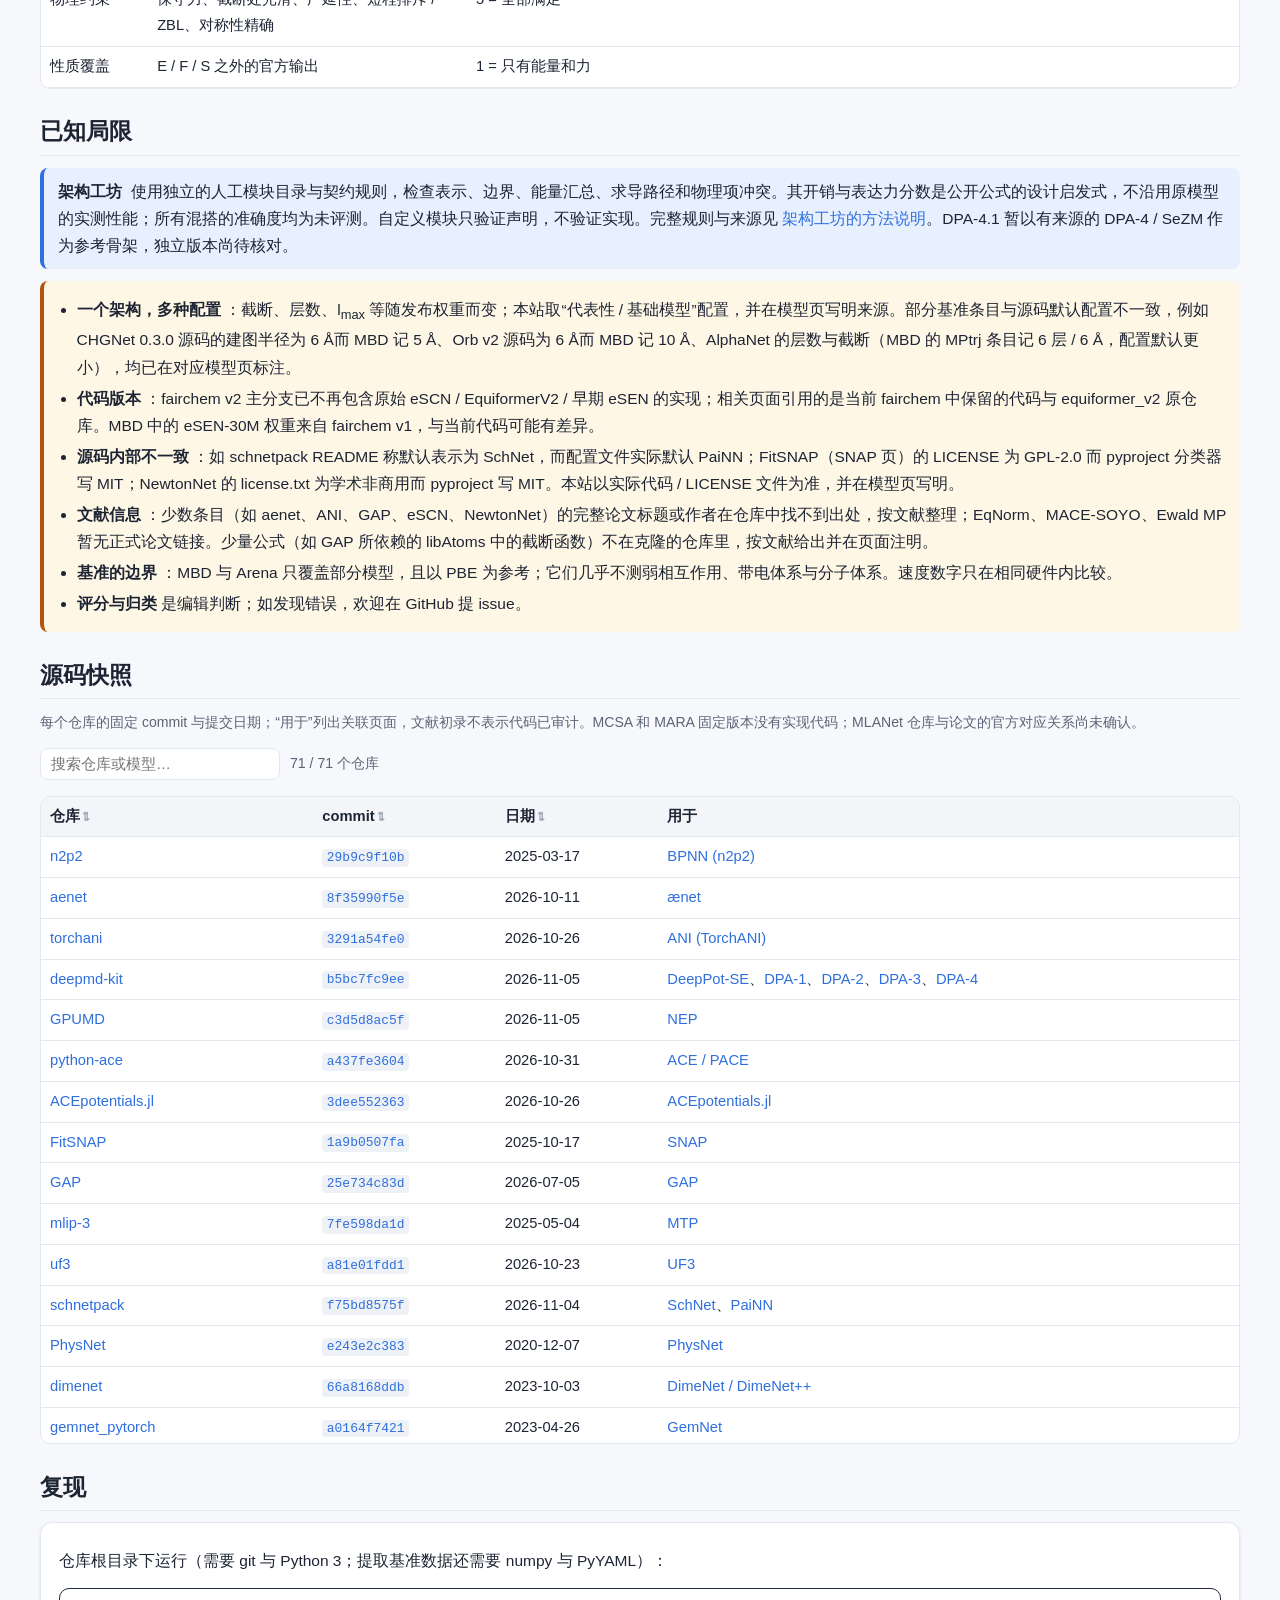
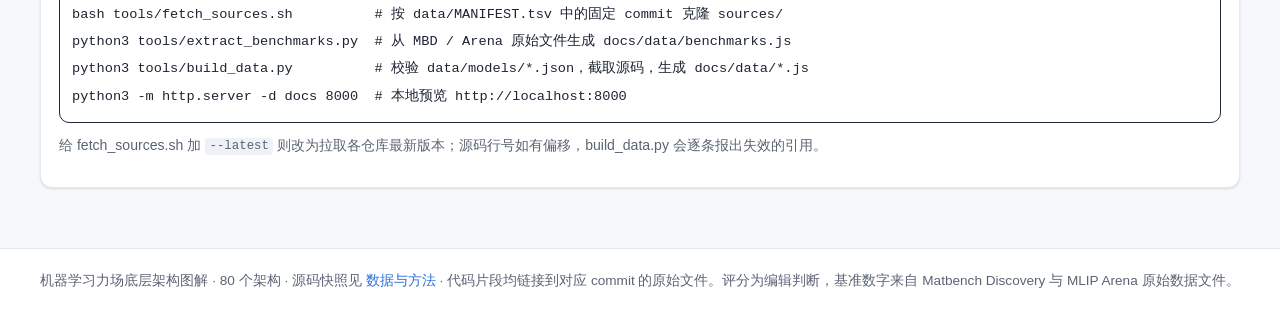
==== commit 2f9bf5f6: "Expand model atlas and refresh catalog UI Co-authored-by: Copilot <223556219+Copilot@users.noreply.g" ====
--- a/docs/about.html
+++ b/docs/about.html
@@ -16,7 +16,7 @@
 
 <h2 id="method">做法</h2>
 <div class="grid g2">
-  <div class="card"><h3>① 源码快照</h3><p>把 <b id="n-repos"></b> 个上游仓库在固定 commit 浅克隆下来（见下方 <a href="#manifest">源码快照</a>）。模型页上的每一段代码都是从这些 commit 的文件中按行号截取的原文，并附带指向该 commit 的永久链接，可以逐行核对。</p></div>
+  <div class="card"><h3>① 源码快照</h3><p>把 <b id="n-repos"></b> 个上游仓库在固定 commit 浅克隆下来（见下方 <a href="#manifest">源码快照</a>）。已审计模型页的代码按行号链接到固定版本；近期文献初录尚未完成源码审计，可能没有公开源码或源码片段。</p></div>
   <div class="card"><h3>② 逐个阅读、统一建模</h3><p>为 <b id="n-models"></b> 个架构 / 模块逐一阅读源码与官方配置，按同一模板整理：从“输入构型”到“其他性质”的 11 个流水线阶段（每步有通俗解释、公式与源码），统一的架构字段（等变性、l<sub>max</sub>、体序、截断、层数、力的类型、长程、色散……），关键超参数、预训练权重与注意事项。</p></div>
   <div class="card"><h3>③ 自动校验</h3><p>构建脚本检查每个条目：必填字段齐全、取值合法；每段代码引用的文件存在、行号范围有效、摘录不超过 45 行，并且<b>必须包含指定的锚点字符串</b>——如果行号错位，构建会直接失败。基准条目的键名也会与基准仓库核对。</p></div>
   <div class="card"><h3>④ 基准与图表</h3><p>基准数字由脚本直接从 Matbench Discovery 的 <code>models/*/*.yml</code> 与 MLIP Arena 的结果文件中提取，不手工抄录（见 <a href="bench.html">基准数据</a>）。网站是纯静态页面，所有图表都在浏览器中由这些数据实时绘制。</p></div>
@@ -51,7 +51,7 @@
   </tbody></table></div>
 
 <h2 id="caveats">已知局限</h2>
-<div class="callout"><b>Architecture Foundry</b> 使用独立的人工模块目录与契约规则，检查表示、边界、能量汇总、求导路径和物理项冲突。其开销与表达力分数是公开公式的设计启发式，不沿用原模型的实测性能；所有混搭的准确度均为未评测。自定义模块只验证声明，不验证实现。完整规则与来源见 <a href="foundry.html#method">架构工坊的方法说明</a>。DPA-4.1 暂以有来源的 DPA-4 / SeZM 作为参考骨架，独立版本尚待核对。</div>
+<div class="callout"><b>架构工坊</b> 使用独立的人工模块目录与契约规则，检查表示、边界、能量汇总、求导路径和物理项冲突。其开销与表达力分数是公开公式的设计启发式，不沿用原模型的实测性能；所有混搭的准确度均为未评测。自定义模块只验证声明，不验证实现。完整规则与来源见 <a href="foundry.html#method">架构工坊的方法说明</a>。DPA-4.1 暂以有来源的 DPA-4 / SeZM 作为参考骨架，独立版本尚待核对。</div>
 <div class="callout warn"><ul class="notes">
   <li><b>一个架构，多种配置</b>：截断、层数、l<sub>max</sub> 等随发布权重而变；本站取“代表性 / 基础模型”配置，并在模型页写明来源。部分基准条目与源码默认配置不一致，例如 CHGNet 0.3.0 源码的建图半径为 6 Å而 MBD 记 5 Å、Orb v2 源码为 6 Å而 MBD 记 10 Å、AlphaNet 的层数与截断（MBD 的 MPtrj 条目记 6 层 / 6 Å，配置默认更小），均已在对应模型页标注。</li>
   <li><b>代码版本</b>：fairchem v2 主分支已不再包含原始 eSCN / EquiformerV2 / 早期 eSEN 的实现；相关页面引用的是当前 fairchem 中保留的代码与 equiformer_v2 原仓库。MBD 中的 eSEN-30M 权重来自 fairchem v1，与当前代码可能有差异。</li>
@@ -62,7 +62,7 @@
 </ul></div>
 
 <h2 id="manifest">源码快照</h2>
-<p class="small muted">每个仓库的固定 commit 与提交日期；“用于”列出引用了该仓库代码的架构页面。</p>
+<p class="small muted">每个仓库的固定 commit 与提交日期；“用于”列出关联页面，文献初录不表示代码已审计。MCSA 和 MARA 固定版本没有实现代码；MLANet 仓库与论文的官方对应关系尚未确认。</p>
 <div class="filters"><input type="search" id="q" placeholder="搜索仓库或模型…"><span class="muted small" id="count"></span></div>
 <div class="table-wrap"><table id="tbl-manifest"></table></div>
 
--- a/docs/assets/style.css
+++ b/docs/assets/style.css
@@ -52,13 +52,17 @@
   background: rgba(255, 255, 255, .92); backdrop-filter: saturate(1.5) blur(8px);
   border-bottom: 1px solid var(--line);
 }
-.topbar .inner { max-width: 1240px; margin: 0 auto; display: flex; align-items: center; gap: 18px; padding: 8px 20px; flex-wrap: wrap; }
-.brand { font-weight: 700; color: var(--ink); white-space: nowrap; }
-.brand span { color: var(--accent); }
-.nav { display: flex; gap: 4px; flex-wrap: wrap; }
-.nav a { color: var(--muted); padding: 6px 10px; border-radius: 8px; font-size: .93rem; }
-.nav a:hover { background: var(--accent-soft); color: var(--accent); text-decoration: none; }
-.nav a.active { background: var(--accent); color: #fff; }
+.topbar .inner { max-width: 1380px; margin: 0 auto; display: flex; align-items: center; gap: 30px; padding: 12px 24px; flex-wrap: wrap; }
+.brand { display: inline-flex; align-items: center; gap: 10px; color: var(--ink); white-space: nowrap; }
+.brand:hover { text-decoration: none; }
+.brand-mark { display: grid; place-items: center; width: 36px; height: 36px; border-radius: 11px; background: #19356d; color: #fff; font-size: 1.3rem; line-height: 1; }
+.brand-text { display: flex; flex-direction: column; line-height: 1.3; }
+.brand-text b { font-size: .96rem; letter-spacing: .01em; }
+.brand-text small { font-size: .65rem; color: #7a8799; letter-spacing: .06em; margin-top: 2px; }
+.nav { display: flex; gap: 3px; flex-wrap: wrap; }
+.nav a { color: #617086; padding: 7px 10px; border-radius: 7px; font-size: .86rem; font-weight: 600; }
+.nav a:hover { background: #f0f4fa; color: #244b8d; text-decoration: none; }
+.nav a.active { background: #eaf0fb; color: #234f99; }
 
 .wrap { max-width: 1240px; margin: 0 auto; padding: 18px 20px 60px; }
 .narrow { max-width: 920px; }
@@ -202,3 +206,93 @@
 .nowrap { white-space: nowrap; }
 .flex { display: flex; gap: 12px; align-items: center; flex-wrap: wrap; }
 .spacer { flex: 1; }
+
+/* ---------- model catalog ---------- */
+.catalog { max-width: 1380px; padding: 36px 24px 80px; }
+.catalog-hero { display: grid; grid-template-columns: minmax(0, 1fr) 285px; gap: 40px; align-items: center; padding: 8px 0 34px; }
+.catalog-intro { max-width: 700px; }
+.catalog-eyebrow, .catalog-kicker { color: #315b9d; font-size: .76rem; font-weight: 700; letter-spacing: .08em; }
+.catalog-eyebrow { display: flex; align-items: center; gap: 8px; }
+.catalog-eyebrow span { width: 7px; height: 7px; border-radius: 50%; background: #4775c6; }
+.catalog-intro h1 { margin: 18px 0 14px; font-size: clamp(2.25rem, 4vw, 3.65rem); line-height: 1.2; letter-spacing: -.045em; color: #172945; }
+.catalog-intro h1 span { color: #315eaa; }
+.catalog-intro p { max-width: 560px; margin: 0; color: #68778b; font-size: 1rem; line-height: 1.9; }
+.catalog-intro-links { display: flex; flex-wrap: wrap; gap: 20px; margin-top: 24px; font-size: .88rem; font-weight: 700; }
+.catalog-intro-links a { color: #315b9d; }
+.catalog-intro-links a:nth-child(2) { color: #65758c; }
+.catalog-intro-links span { margin-left: 4px; }
+.catalog-summary { padding: 22px 24px; color: #fff; border-radius: 16px; background: linear-gradient(145deg, #203e74, #162e58); box-shadow: 0 12px 28px rgba(27, 55, 102, .16); }
+.catalog-summary-head { display: flex; justify-content: space-between; align-items: center; color: #c5d5ef; font-size: .8rem; font-weight: 600; }
+.catalog-summary-mark { font-size: 1.35rem; color: #8eafe0; line-height: 1; }
+.catalog-stat { display: flex; align-items: baseline; gap: 12px; padding: 17px 0 14px; border-bottom: 1px solid rgba(255,255,255,.16); }
+.catalog-stat strong { font-size: 2.45rem; line-height: 1; letter-spacing: -.04em; }
+.catalog-stat span, .catalog-stat-row span { color: #c5d5ef; font-size: .78rem; }
+.catalog-stat-row { display: grid; grid-template-columns: 1fr 1fr; gap: 12px; padding-top: 14px; }
+.catalog-stat-row div { display: flex; flex-direction: column; }
+.catalog-stat-row strong { font-size: 1.4rem; line-height: 1.3; }
+.catalog-summary p { margin: 16px 0 0; color: #adc1e2; font-size: .72rem; line-height: 1.7; }
+.catalog-controls { padding: 24px; background: #fff; border: 1px solid #e1e7f0; border-radius: 16px; box-shadow: 0 5px 20px rgba(30, 53, 87, .04); }
+.catalog-section-head, .catalog-results-head { display: flex; justify-content: space-between; align-items: end; gap: 16px; }
+.catalog-section-head h2, .catalog-results-head h2 { margin: 4px 0 0; padding: 0; border: 0; color: #1b2c47; font-size: 1.25rem; }
+.catalog-reset { padding: 5px 0; color: #62758d; background: transparent; border: 0; cursor: pointer; font: inherit; font-size: .83rem; }
+.catalog-reset:hover { color: #315b9d; }
+.catalog-filter-grid { display: grid; grid-template-columns: minmax(220px, 2fr) repeat(3, minmax(130px, 1fr)); gap: 14px; margin-top: 20px; }
+.catalog-filter-grid label, .catalog-sort { display: flex; flex-direction: column; gap: 6px; min-width: 0; color: #66758a; font-size: .78rem; font-weight: 600; }
+.catalog-filter-grid input, .catalog-filter-grid select, .catalog-sort select { width: 100%; min-width: 0; height: 42px; padding: 0 12px; color: #2a3a50; background: #f9fbfd; border: 1px solid #dfe6ef; border-radius: 8px; font: inherit; font-size: .88rem; }
+.catalog-filter-grid input::placeholder { color: #96a2b3; }
+.catalog-filter-grid input:focus, .catalog-filter-grid select:focus, .catalog-sort select:focus { outline: 2px solid #a9c5f3; outline-offset: 1px; border-color: #547fbd; }
+.catalog-families { display: flex; align-items: baseline; gap: 20px; margin-top: 19px; padding-top: 17px; border-top: 1px solid #edf1f6; }
+.catalog-filter-label { flex-shrink: 0; color: #66758a; font-size: .78rem; font-weight: 600; }
+.catalog .pill-select { gap: 7px; }
+.catalog .chip { display: inline-flex; align-items: center; gap: 7px; padding: 6px 11px; border-color: #e2e8f0; color: #5b6b80; font-family: inherit; font-size: .77rem; transition: background .15s, border-color .15s; }
+.catalog .chip:hover { border-color: #9ab4d6; }
+.catalog .chip.on { color: #264f8e; background: #eaf1fc; border-color: #a9c3e8; }
+.catalog-family-dot, .catalog-card-family i { display: inline-block; flex: none; width: 7px; height: 7px; border-radius: 50%; }
+.catalog-results { margin-top: 40px; scroll-margin-top: 100px; }
+.catalog-results-head h2 { font-size: 1.45rem; }
+.catalog-results-head h2 span { display: inline-block; vertical-align: middle; margin-left: 7px; padding: 2px 9px; border-radius: 999px; background: #e9eff8; color: #557097; font-size: .76rem; font-weight: 700; }
+.catalog-sort { flex-direction: row; align-items: center; gap: 9px; white-space: nowrap; }
+.catalog-sort select { width: auto; height: 38px; background: #fff; }
+.catalog-benchmark-note { margin: 12px 0 20px; color: #7a8799; font-size: .78rem; }
+.catalog-cards { grid-template-columns: repeat(3, minmax(0, 1fr)); gap: 16px; }
+.catalog .model-card { position: relative; min-width: 0; min-height: 250px; gap: 0; padding: 21px; color: inherit; text-decoration: none; border: 1px solid #e1e7f0; border-radius: 13px; box-shadow: 0 3px 14px rgba(30, 53, 87, .035); transition: transform .18s, border-color .18s, box-shadow .18s; }
+.catalog .model-card:hover { transform: translateY(-3px); border-color: #a8bfdf; box-shadow: 0 12px 24px rgba(30, 53, 87, .09); }
+.catalog-card-top, .catalog-card-title { display: flex; justify-content: space-between; align-items: center; gap: 12px; }
+.catalog-card-family { display: inline-flex; align-items: center; gap: 7px; color: #6d7d90; font-size: .73rem; font-weight: 700; }
+.catalog-card-family i { background: var(--family-color); }
+.catalog-card-year { color: #9aa6b5; font-size: .76rem; font-variant-numeric: tabular-nums; }
+.catalog-card-title { margin-top: 13px; }
+.catalog .model-card h3 { margin: 0; color: #1b2d49; font-size: 1.17rem; letter-spacing: -.015em; overflow-wrap: anywhere; }
+.catalog-card-title > span { color: #a5b4c8; font-size: 1rem; }
+.catalog .model-card .one { margin: 10px 0 14px; color: #657489; font-size: .84rem; line-height: 1.7; }
+.catalog .model-card .tags { margin: 0 0 14px; }
+.catalog .model-card .badge { padding: 2px 8px; font-size: .7rem; }
+.catalog-card-footer { padding-top: 12px; border-top: 1px solid #eef2f6; color: #8a98aa; font-size: .73rem; overflow-wrap: anywhere; }
+.catalog-card-bench { display: flex; justify-content: space-between; gap: 10px; margin-top: 8px; color: #8795a7; font-size: .72rem; }
+.catalog-card-bench b { color: #3b5679; }
+.catalog-empty { grid-column: 1 / -1; padding: 44px 20px; border: 1px dashed #cbd6e5; border-radius: 12px; background: #fff; text-align: center; color: #53677f; }
+.catalog-empty p { margin: 6px 0 0; color: #8290a1; font-size: .85rem; }
+.catalog :focus-visible, .topbar :focus-visible { outline: 3px solid #8aace0; outline-offset: 3px; }
+@media (max-width: 900px) {
+  .catalog-filter-grid { grid-template-columns: repeat(2, minmax(0, 1fr)); }
+  .catalog-cards { grid-template-columns: repeat(2, minmax(0, 1fr)); }
+}
+@media (max-width: 620px) {
+  .topbar .inner { gap: 10px; padding: 10px 16px; }
+  .nav { width: 100%; overflow-x: auto; flex-wrap: nowrap; padding-bottom: 2px; }
+  .nav a { flex: none; }
+  .catalog { padding: 26px 16px 60px; }
+  .catalog-hero { grid-template-columns: 1fr; gap: 24px; padding-bottom: 25px; }
+  .catalog-intro h1 { font-size: 2.35rem; }
+  .catalog-summary { padding: 18px 20px; }
+  .catalog-controls { padding: 18px; }
+  .catalog-filter-grid { grid-template-columns: 1fr 1fr; gap: 12px; }
+  .catalog-search { grid-column: 1 / -1; }
+  .catalog-families { align-items: flex-start; flex-direction: column; gap: 8px; }
+  .catalog-results-head { align-items: flex-start; flex-direction: column; }
+  .catalog-cards { grid-template-columns: 1fr; }
+  .catalog .model-card { min-height: 0; }
+}
+@media (prefers-reduced-motion: reduce) {
+  .catalog .model-card, .catalog .chip { transition: none; }
+}
